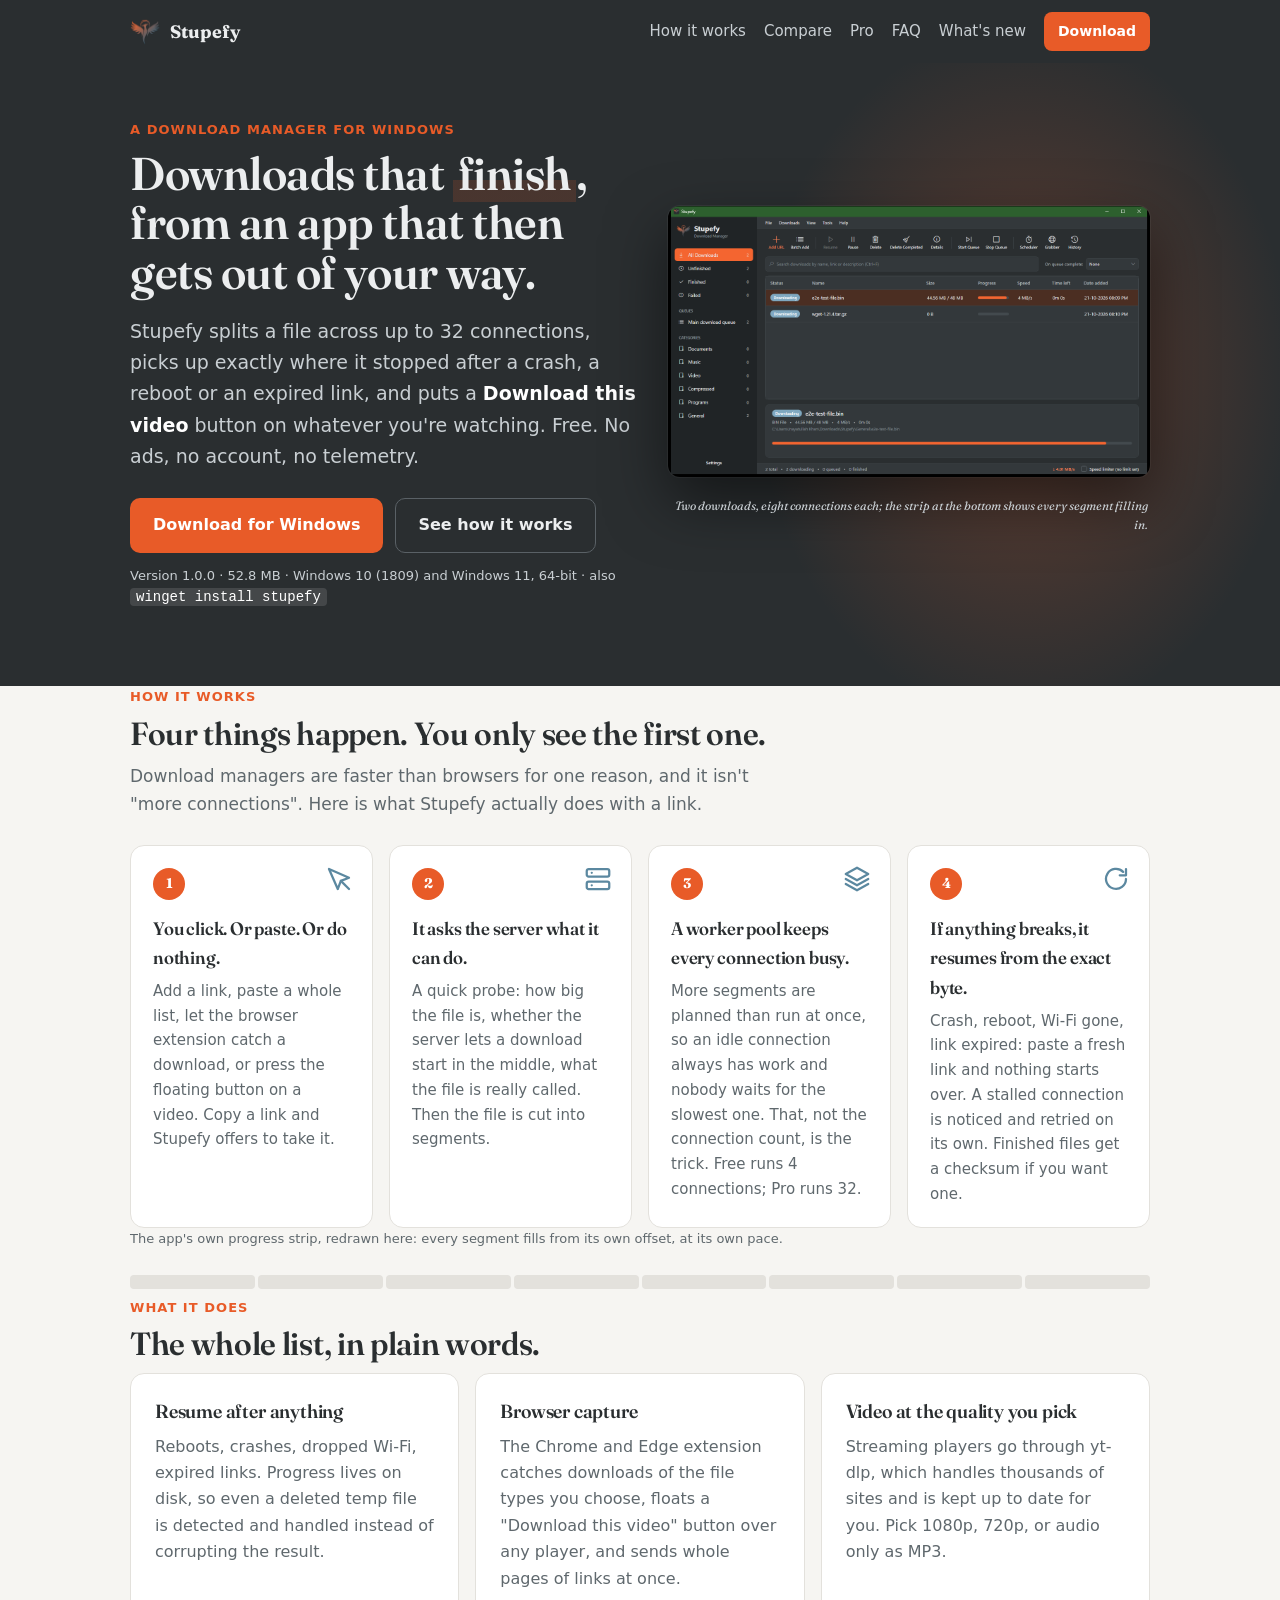
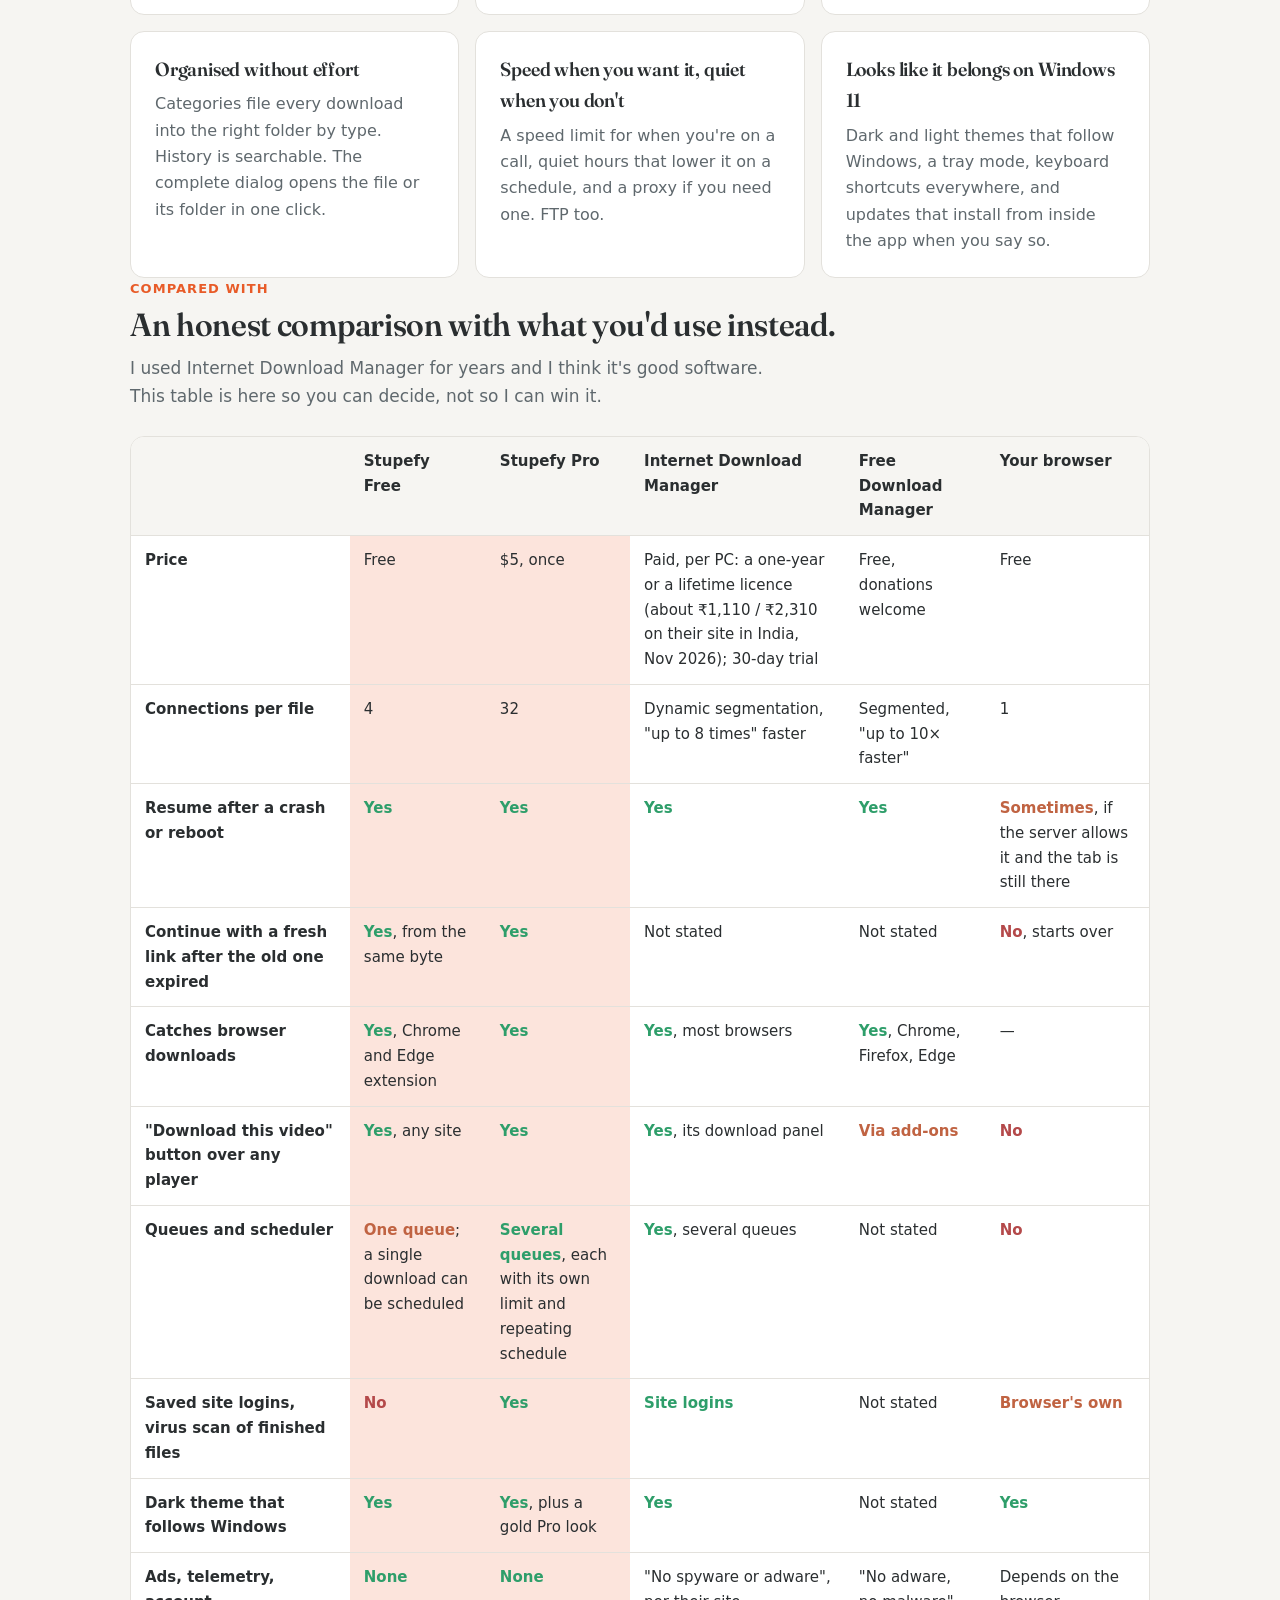
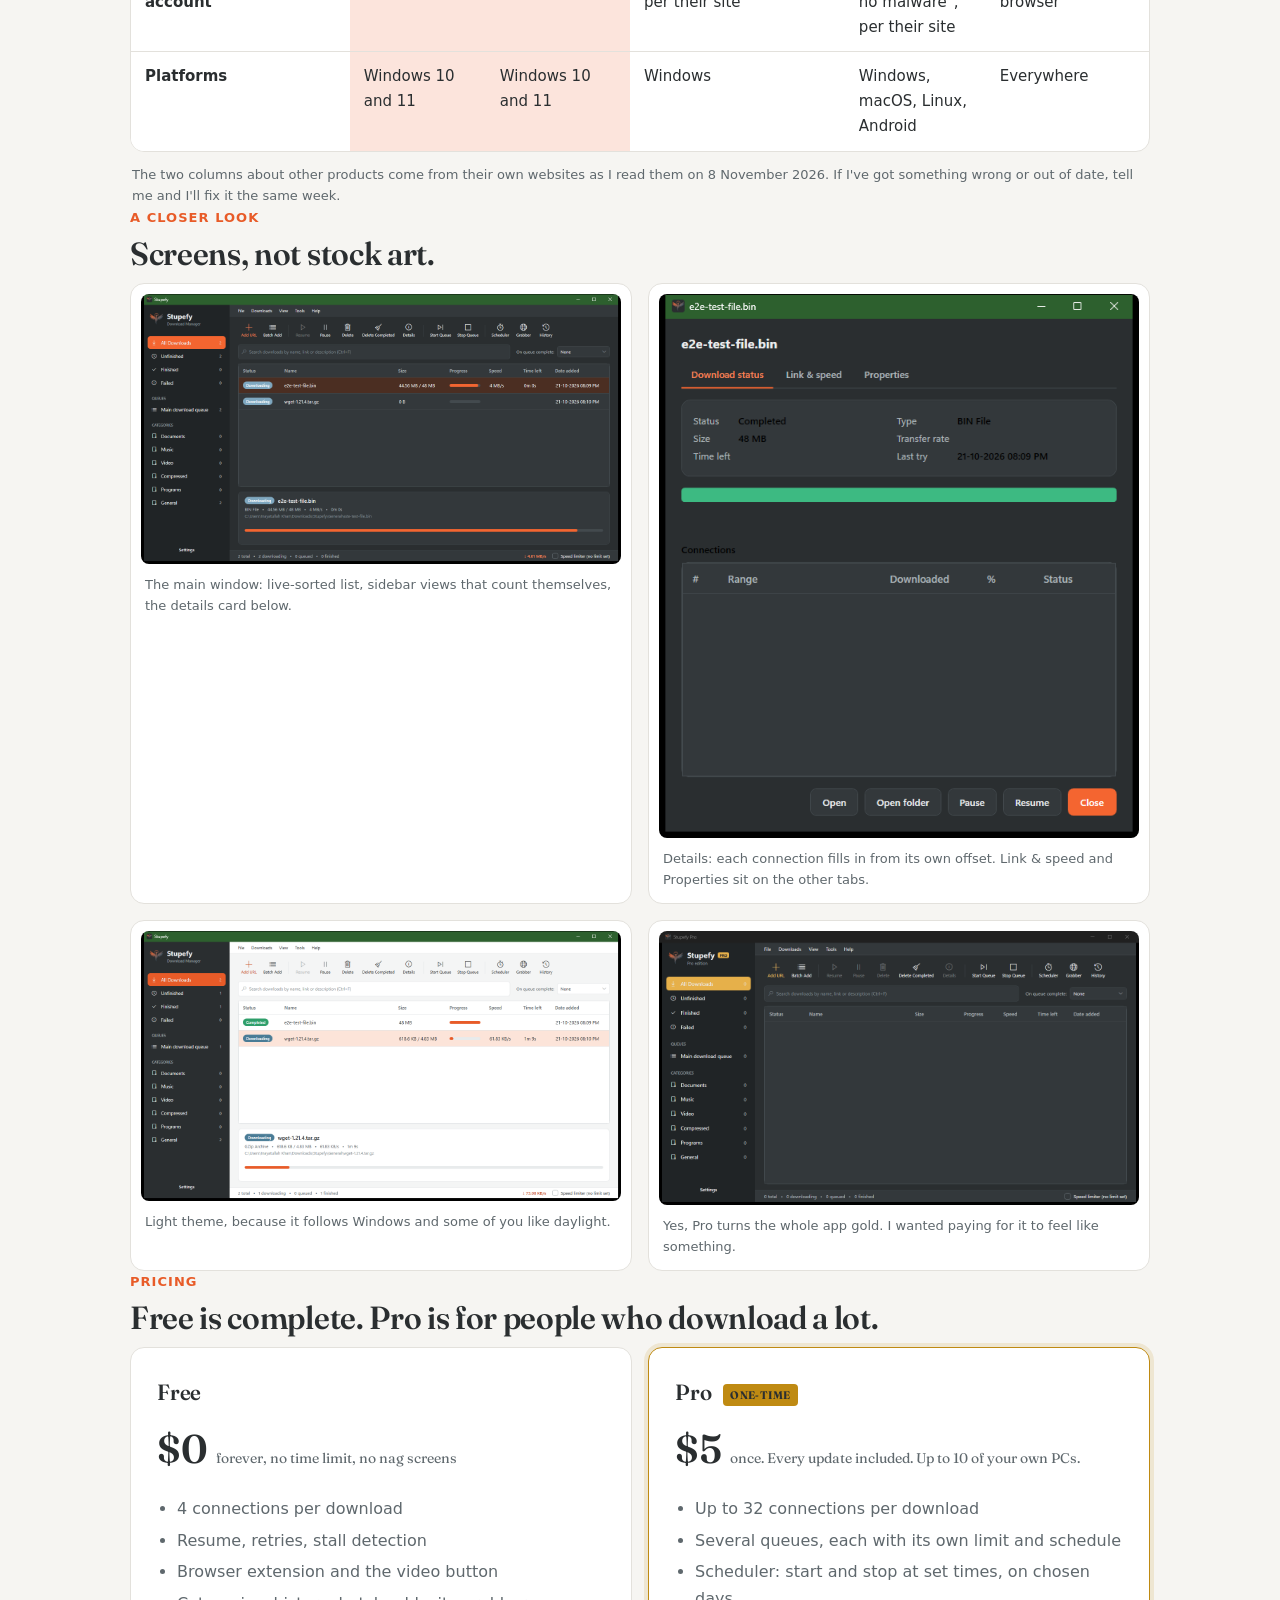
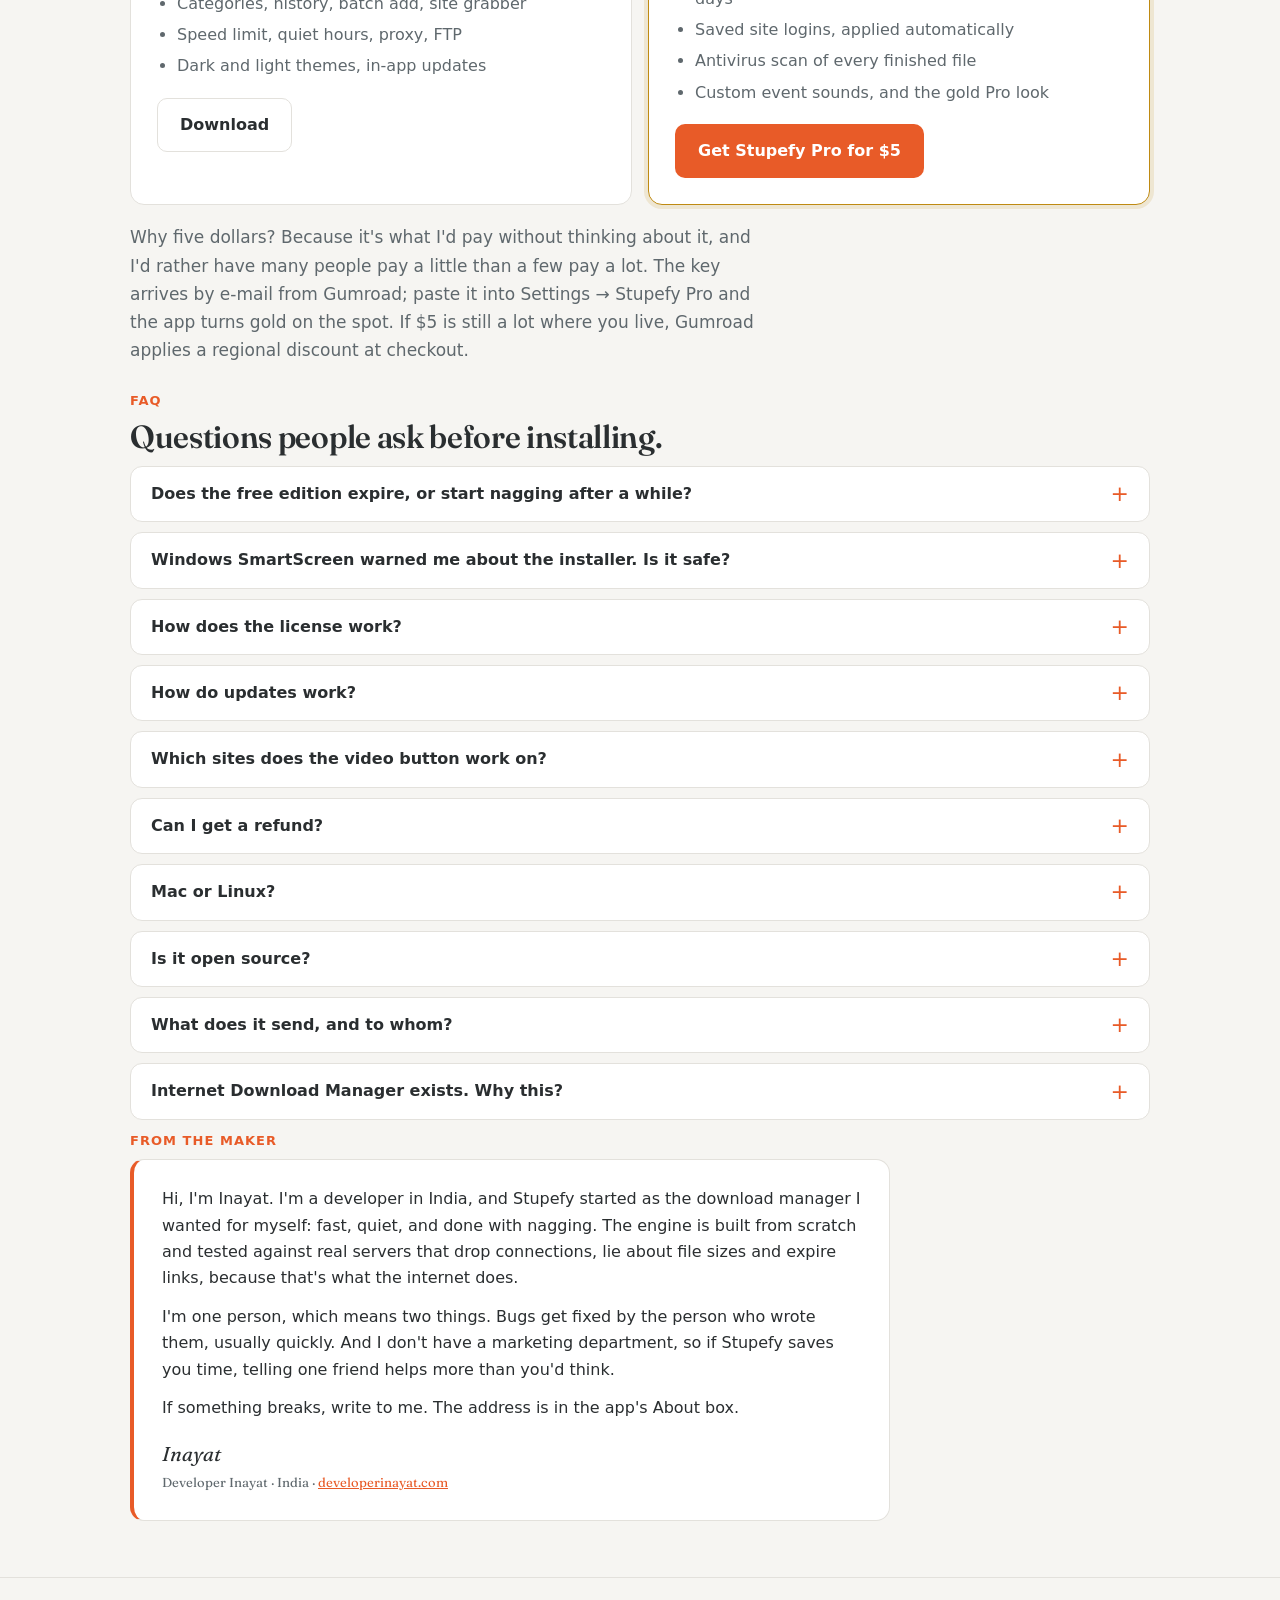
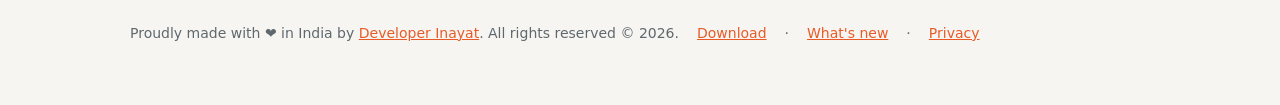
==== site/index.html @ 7908b115 "Release 1.0.0 - Multi-connection downloads (up to 32 in Pro) with a worker-pool scheduler, real resu" ====
<!doctype html>
<html lang="en">
<head>
<meta charset="utf-8">
<meta name="viewport" content="width=device-width, initial-scale=1">
<title>Stupefy — a download manager for Windows that finishes the job</title>
<meta name="description" content="Stupefy is a free download manager for Windows: up to 32 connections per file, resume after a crash, a reboot or an expired link, a 'Download this video' button on any site, queues and a scheduler. Pro is $5, once.">
<meta property="og:title" content="Stupefy — a download manager for Windows that finishes the job">
<meta property="og:description" content="Up to 32 connections, resume after anything, a Download-this-video button on any site. Free; Pro is $5 once.">
<meta property="og:image" content="screenshots/01-main-dark.png">
<meta property="og:type" content="website">
<link rel="icon" href="favicon.ico">
<link rel="apple-touch-icon" href="logo-mark.png">
<link rel="preconnect" href="https://fonts.googleapis.com">
<link rel="preconnect" href="https://fonts.gstatic.com" crossorigin>
<link href="https://fonts.googleapis.com/css2?family=Fraunces:ital,opsz,wght@0,9..144,500;0,9..144,600;1,9..144,500&display=swap" rel="stylesheet">
<link rel="stylesheet" href="assets/site.css">
</head>
<body>
<nav class="top">
  <div class="wrap">
    <a class="brand" href="./"><img src="logo-mark.png" alt="">Stupefy</a>
    <a class="link" href="#how">How it works</a>
    <a class="link" href="#compare">Compare</a>
    <a class="link" href="#pro">Pro</a>
    <a class="link" href="#faq">FAQ</a>
    <a class="link" href="changelog">What's new</a>
    <a class="cta" href="download">Download</a>
  </div>
</nav>

<header class="hero">
  <div class="wrap">
    <div>
      <p class="kicker">A download manager for Windows</p>
      <h1>Downloads that <span class="mark">finish</span>, from an app that then gets out of your way.</h1>
      <p class="lead">Stupefy splits a file across up to 32 connections, picks up exactly where it stopped after a crash, a reboot or an expired link, and puts a <strong>Download this video</strong> button on whatever you're watching. Free. No ads, no account, no telemetry.</p>
      <div class="cta-row">
        <a class="btn primary" href="download">Download for Windows</a>
        <a class="btn secondary" href="#how">See how it works</a>
      </div>
      <p class="fine" id="hero-fine">Windows 10 (1809) and Windows 11, 64-bit · also <code>winget install stupefy</code></p>
    </div>
    <div>
      <img class="shot" src="screenshots/01-main-dark.png" alt="Stupefy's main window with two downloads in progress" width="1200" height="760">
      <p class="caption">Two downloads, eight connections each; the strip at the bottom shows every segment filling in.</p>
    </div>
  </div>
</header>

<section class="wrap" id="how">
  <p class="kicker">How it works</p>
  <h2>Four things happen. You only see the first one.</h2>
  <p class="sub">Download managers are faster than browsers for one reason, and it isn't "more connections". Here is what Stupefy actually does with a link.</p>
  <div class="steps">
    <div class="step">
      <svg viewBox="0 0 24 24" fill="none" stroke="currentColor" stroke-width="1.8" stroke-linecap="round" stroke-linejoin="round" aria-hidden="true"><path d="M4 4l7 16 2.5-6.5L20 11z"/><path d="M13.5 13.5L20 20"/></svg>
      <span class="num">1</span>
      <h3>You click. Or paste. Or do nothing.</h3>
      <p>Add a link, paste a whole list, let the browser extension catch a download, or press the floating button on a video. Copy a link and Stupefy offers to take it.</p>
    </div>
    <div class="step">
      <svg viewBox="0 0 24 24" fill="none" stroke="currentColor" stroke-width="1.8" stroke-linecap="round" stroke-linejoin="round" aria-hidden="true"><rect x="3" y="4" width="18" height="6" rx="1.5"/><rect x="3" y="14" width="18" height="6" rx="1.5"/><path d="M7 7h.01M7 17h.01"/></svg>
      <span class="num">2</span>
      <h3>It asks the server what it can do.</h3>
      <p>A quick probe: how big the file is, whether the server lets a download start in the middle, what the file is really called. Then the file is cut into segments.</p>
    </div>
    <div class="step">
      <svg viewBox="0 0 24 24" fill="none" stroke="currentColor" stroke-width="1.8" stroke-linecap="round" stroke-linejoin="round" aria-hidden="true"><path d="M12 3l9 5-9 5-9-5z"/><path d="M3 12l9 5 9-5"/><path d="M3 16l9 5 9-5"/></svg>
      <span class="num">3</span>
      <h3>A worker pool keeps every connection busy.</h3>
      <p>More segments are planned than run at once, so an idle connection always has work and nobody waits for the slowest one. That, not the connection count, is the trick. Free runs 4 connections; Pro runs 32.</p>
    </div>
    <div class="step">
      <svg viewBox="0 0 24 24" fill="none" stroke="currentColor" stroke-width="1.8" stroke-linecap="round" stroke-linejoin="round" aria-hidden="true"><path d="M20 12a8 8 0 1 1-2.3-5.7"/><path d="M20 4v5h-5"/></svg>
      <span class="num">4</span>
      <h3>If anything breaks, it resumes from the exact byte.</h3>
      <p>Crash, reboot, Wi-Fi gone, link expired: paste a fresh link and nothing starts over. A stalled connection is noticed and retried on its own. Finished files get a checksum if you want one.</p>
    </div>
  </div>
  <p class="segcap">The app's own progress strip, redrawn here: every segment fills from its own offset, at its own pace.</p>
  <div class="segbar" aria-hidden="true">
    <span style="--d:0s"></span><span style="--d:.7s"></span><span style="--d:.2s"></span><span style="--d:1.1s"></span>
    <span style="--d:.4s"></span><span style="--d:1.5s"></span><span style="--d:.9s"></span><span style="--d:.3s"></span>
  </div>
</section>

<section class="wrap" id="features">
  <p class="kicker">What it does</p>
  <h2>The whole list, in plain words.</h2>
  <div class="grid three">
    <div class="card"><h3>Resume after anything</h3><p>Reboots, crashes, dropped Wi-Fi, expired links. Progress lives on disk, so even a deleted temp file is detected and handled instead of corrupting the result.</p></div>
    <div class="card"><h3>Browser capture</h3><p>The Chrome and Edge extension catches downloads of the file types you choose, floats a "Download this video" button over any player, and sends whole pages of links at once.</p></div>
    <div class="card"><h3>Video at the quality you pick</h3><p>Streaming players go through yt-dlp, which handles thousands of sites and is kept up to date for you. Pick 1080p, 720p, or audio only as MP3.</p></div>
    <div class="card"><h3>Organised without effort</h3><p>Categories file every download into the right folder by type. History is searchable. The complete dialog opens the file or its folder in one click.</p></div>
    <div class="card"><h3>Speed when you want it, quiet when you don't</h3><p>A speed limit for when you're on a call, quiet hours that lower it on a schedule, and a proxy if you need one. FTP too.</p></div>
    <div class="card"><h3>Looks like it belongs on Windows 11</h3><p>Dark and light themes that follow Windows, a tray mode, keyboard shortcuts everywhere, and updates that install from inside the app when you say so.</p></div>
  </div>
</section>

<section class="wrap" id="compare">
  <p class="kicker">Compared with</p>
  <h2>An honest comparison with what you'd use instead.</h2>
  <p class="sub">I used Internet Download Manager for years and I think it's good software. This table is here so you can decide, not so I can win it.</p>
  <div class="table-wrap">
    <table class="compare">
      <thead>
        <tr><th></th><th>Stupefy Free</th><th>Stupefy Pro</th><th>Internet Download Manager</th><th>Free Download Manager</th><th>Your browser</th></tr>
      </thead>
      <tbody>
        <tr><td>Price</td><td class="us">Free</td><td class="us">$5, once</td><td>Paid, per PC: a one-year or a lifetime licence (about ₹1,110 / ₹2,310 on their site in India, Nov 2026); 30-day trial</td><td>Free, donations welcome</td><td>Free</td></tr>
        <tr><td>Connections per file</td><td class="us">4</td><td class="us">32</td><td>Dynamic segmentation, "up to 8 times" faster</td><td>Segmented, "up to 10× faster"</td><td>1</td></tr>
        <tr><td>Resume after a crash or reboot</td><td class="us"><span class="yes">Yes</span></td><td class="us"><span class="yes">Yes</span></td><td><span class="yes">Yes</span></td><td><span class="yes">Yes</span></td><td><span class="part">Sometimes</span>, if the server allows it and the tab is still there</td></tr>
        <tr><td>Continue with a fresh link after the old one expired</td><td class="us"><span class="yes">Yes</span>, from the same byte</td><td class="us"><span class="yes">Yes</span></td><td>Not stated</td><td>Not stated</td><td><span class="no">No</span>, starts over</td></tr>
        <tr><td>Catches browser downloads</td><td class="us"><span class="yes">Yes</span>, Chrome and Edge extension</td><td class="us"><span class="yes">Yes</span></td><td><span class="yes">Yes</span>, most browsers</td><td><span class="yes">Yes</span>, Chrome, Firefox, Edge</td><td>—</td></tr>
        <tr><td>"Download this video" button over any player</td><td class="us"><span class="yes">Yes</span>, any site</td><td class="us"><span class="yes">Yes</span></td><td><span class="yes">Yes</span>, its download panel</td><td><span class="part">Via add-ons</span></td><td><span class="no">No</span></td></tr>
        <tr><td>Queues and scheduler</td><td class="us"><span class="part">One queue</span>; a single download can be scheduled</td><td class="us"><span class="yes">Several queues</span>, each with its own limit and repeating schedule</td><td><span class="yes">Yes</span>, several queues</td><td>Not stated</td><td><span class="no">No</span></td></tr>
        <tr><td>Saved site logins, virus scan of finished files</td><td class="us"><span class="no">No</span></td><td class="us"><span class="yes">Yes</span></td><td><span class="yes">Site logins</span></td><td>Not stated</td><td><span class="part">Browser's own</span></td></tr>
        <tr><td>Dark theme that follows Windows</td><td class="us"><span class="yes">Yes</span></td><td class="us"><span class="yes">Yes</span>, plus a gold Pro look</td><td><span class="yes">Yes</span></td><td>Not stated</td><td><span class="yes">Yes</span></td></tr>
        <tr><td>Ads, telemetry, account</td><td class="us"><span class="yes">None</span></td><td class="us"><span class="yes">None</span></td><td>"No spyware or adware", per their site</td><td>"No adware, no malware", per their site</td><td>Depends on the browser</td></tr>
        <tr><td>Platforms</td><td class="us">Windows 10 and 11</td><td class="us">Windows 10 and 11</td><td>Windows</td><td>Windows, macOS, Linux, Android</td><td>Everywhere</td></tr>
      </tbody>
    </table>
  </div>
  <p class="compare-note">The two columns about other products come from their own websites as I read them on 8 November 2026. If I've got something wrong or out of date, tell me and I'll fix it the same week.</p>
</section>

<section class="wrap" id="screenshots">
  <p class="kicker">A closer look</p>
  <h2>Screens, not stock art.</h2>
  <div class="shots">
    <figure><img src="screenshots/01-main-dark.png" alt="Main window, dark theme" loading="lazy"><figcaption>The main window: live-sorted list, sidebar views that count themselves, the details card below.</figcaption></figure>
    <figure><img src="screenshots/02-details-dark.png" alt="Download details with the segmented progress strip" loading="lazy"><figcaption>Details: each connection fills in from its own offset. Link &amp; speed and Properties sit on the other tabs.</figcaption></figure>
    <figure><img src="screenshots/03-main-light.png" alt="Main window, light theme" loading="lazy"><figcaption>Light theme, because it follows Windows and some of you like daylight.</figcaption></figure>
    <figure><img src="screenshots/05-pro-gold-dark.png" alt="Stupefy Pro with its gold accent" loading="lazy"><figcaption>Yes, Pro turns the whole app gold. I wanted paying for it to feel like something.</figcaption></figure>
  </div>
</section>

<section class="wrap" id="pro">
  <p class="kicker">Pricing</p>
  <h2>Free is complete. Pro is for people who download a lot.</h2>
  <div class="pricing">
    <div class="plan">
      <h3>Free</h3>
      <div class="price">$0 <small>forever, no time limit, no nag screens</small></div>
      <ul>
        <li>4 connections per download</li>
        <li>Resume, retries, stall detection</li>
        <li>Browser extension and the video button</li>
        <li>Categories, history, batch add, site grabber</li>
        <li>Speed limit, quiet hours, proxy, FTP</li>
        <li>Dark and light themes, in-app updates</li>
      </ul>
      <a class="btn outline" href="download">Download</a>
    </div>
    <div class="plan pro">
      <h3>Pro <span class="badge">ONE-TIME</span></h3>
      <div class="price">$5 <small>once. Every update included. Up to 10 of your own PCs.</small></div>
      <ul>
        <li>Up to 32 connections per download</li>
        <li>Several queues, each with its own limit and schedule</li>
        <li>Scheduler: start and stop at set times, on chosen days</li>
        <li>Saved site logins, applied automatically</li>
        <li>Antivirus scan of every finished file</li>
        <li>Custom event sounds, and the gold Pro look</li>
      </ul>
      <!-- Your Gumroad product page (the permalink is set in LAUNCH-CHECKLIST step 2). -->
      <a class="btn primary" href="https://developerinayat.gumroad.com/l/stupefypro">Get Stupefy Pro for $5</a>
    </div>
  </div>
  <p class="sub why-price">Why five dollars? Because it's what I'd pay without thinking about it, and I'd rather have many people pay a little than a few pay a lot. The key arrives by e-mail from Gumroad; paste it into Settings → Stupefy Pro and the app turns gold on the spot. If $5 is still a lot where you live, Gumroad applies a regional discount at checkout.</p>
</section>

<section class="wrap faq" id="faq">
  <p class="kicker">FAQ</p>
  <h2>Questions people ask before installing.</h2>
  <details><summary>Does the free edition expire, or start nagging after a while?</summary><p>No. It has no time limit and no nag screens. Pro adds features; it does not unlock a trial that's running out.</p></details>
  <details><summary>Windows SmartScreen warned me about the installer. Is it safe?</summary><p>The installer isn't code-signed yet; a signing certificate costs more per year than a new app earns in its first months, so that comes later. Until then: the download page shows the installer's SHA-256, and you can check it with one PowerShell command. The app sends nothing anywhere except the connections listed in the <a href="privacy">privacy policy</a>.</p></details>
  <details><summary>How does the license work?</summary><p>Buy once on Gumroad, get a key by e-mail, paste it into Settings → Stupefy Pro. It's checked online once, then confirmed quietly now and then; being offline for weeks doesn't switch Pro off. One key covers up to 10 of your own PCs; deactivate on one to free a slot.</p></details>
  <details><summary>How do updates work?</summary><p>Stupefy asks this website about once a day whether there's a newer version. If there is, you see what's new and install it when you click Install, inside the app, after it has checked the installer against its published checksum. You can turn the daily check off and use Help → Check for updates instead.</p></details>
  <details><summary>Which sites does the video button work on?</summary><p>Any page with a video player. A plain video file downloads directly with all connections; streaming players go through yt-dlp, which understands thousands of sites and is refreshed weekly because sites change. Downloading a video you don't have the rights to is on you, not the tool.</p></details>
  <details><summary>Can I get a refund?</summary><p>Yes. Reply to your Gumroad receipt within 30 days and you'll get your money back; the key switches itself off within a week. No forms, no questions you have to answer.</p></details>
  <details><summary>Mac or Linux?</summary><p>No, and probably not soon. Stupefy is written for Windows specifically, and I'd rather make it excellent on one platform than passable on three.</p></details>
  <details><summary>Is it open source?</summary><p>Not yet. The engine is written from scratch in C# and .NET. The browser extension is plain JavaScript with no build step; unzip it and read it.</p></details>
  <details><summary>What does it send, and to whom?</summary><p>Only what it has to: the sites you download from, this website for the version check, GitHub for the video-tool updates, and Gumroad if you activate a key. No analytics, no crash reports, no account. The <a href="privacy">privacy policy</a> is one page long on purpose.</p></details>
  <details><summary>Internet Download Manager exists. Why this?</summary><p>IDM is good, and I used it for years. I wanted one that looks like it belongs on Windows 11, that is free for the basics, that is honest about what it sends, and that doesn't cost a yearly fee per PC. Since nobody had made it, I did.</p></details>
</section>

<section class="wrap" id="maker">
  <p class="kicker">From the maker</p>
  <div class="note">
    <p>Hi, I'm Inayat. I'm a developer in India, and Stupefy started as the download manager I wanted for myself: fast, quiet, and done with nagging. The engine is built from scratch and tested against real servers that drop connections, lie about file sizes and expire links, because that's what the internet does.</p>
    <p>I'm one person, which means two things. Bugs get fixed by the person who wrote them, usually quickly. And I don't have a marketing department, so if Stupefy saves you time, telling one friend helps more than you'd think.</p>
    <p>If something breaks, write to me. The address is in the app's About box.</p>
    <div class="sig">Inayat<small>Developer Inayat · India · <a href="https://developerinayat.com">developerinayat.com</a></small></div>
  </div>
</section>

<footer>
  <div class="wrap">
    <span>Proudly made with ❤️ in India by <a href="https://developerinayat.com">Developer Inayat</a>. All rights reserved © 2026.</span>
    <a href="download">Download</a> · <a href="changelog">What's new</a> · <a href="privacy">Privacy</a>
  </div>
</footer>

<script>
  // The version line in the hero comes from the same feed the app reads, so it can't drift.
  fetch("updates/latest.json", { cache: "no-cache" }).then(r => r.ok ? r.json() : null).then(feed => {
    if (!feed || !feed.version) return;
    const size = feed.installer && feed.installer.sizeBytes ? " · " + (feed.installer.sizeBytes / 1048576).toFixed(1) + " MB" : "";
    document.getElementById("hero-fine").innerHTML = "Version " + feed.version + size + " · Windows 10 (1809) and Windows 11, 64-bit · also <code>winget install stupefy</code>";
  }).catch(() => {});
</script>
</body>
</html>
---- site/assets/site.css ----
/* Stupefy website. Colours come from the logo: charcoal #2A2E30, wing-tip orange #F46530 (deepened to #E85B28 on
   light backgrounds for contrast), slate #7FA8C0, halo copper #C06342 (see tools/branding). Headings are set in
   Fraunces (Google Fonts) so the page doesn't read like every other system-font template; body text stays the
   Windows UI font the app itself uses. Plain CSS, no build step: the folder deploys to Vercel as it is. */
:root {
  --bg: #f6f5f2; --card: #fff; --text: #2a2e30; --muted: #5f686d; --accent: #e85b28; --accent-dark: #c94a1c;
  --accent-soft: rgba(232, 91, 40, .16); --border: #e3e1dc; --hero: #2a2e30; --hero-text: #eceeef; --hero-muted: #c9cfd3;
  --slate: #4a7c96; --copper: #c06342; --code: rgba(127,127,127,.14); --ok: #2e9e6a; --no: #b4494a; --gold: #bf8a12;
}
@media (prefers-color-scheme: dark) {
  :root { --bg: #1f2224; --card: #2a2e30; --text: #eceeef; --muted: #a3acb1; --accent: #f46530; --accent-dark: #f98457;
          --accent-soft: rgba(244, 101, 48, .22); --border: #3a4044; --slate: #7fa8c0; --copper: #dd8a5a; --ok: #3dba82; --no: #f0665e; --gold: #e6b04a; }
}
* { box-sizing: border-box; }
html { scroll-behavior: smooth; }
body { margin: 0; background: var(--bg); color: var(--text); font: 16px/1.65 "Segoe UI Variable Text", "Segoe UI", system-ui, sans-serif; -webkit-font-smoothing: antialiased; }
a { color: var(--accent); }
img { max-width: 100%; height: auto; }
code { background: var(--code); padding: 1px 6px; border-radius: 4px; font-size: 14px; }
pre { background: var(--card); border: 1px solid var(--border); border-radius: 10px; padding: 12px 16px; overflow: auto; }
pre code { background: none; padding: 0; }
.wrap { max-width: 1060px; margin: 0 auto; padding: 0 20px; }
h1, h2, h3, .display { font-family: Fraunces, Georgia, "Times New Roman", serif; font-variation-settings: "opsz" 72; letter-spacing: -.01em; }
h1 { font-size: 46px; line-height: 1.08; margin: 0 0 18px; font-weight: 600; }
h2 { font-size: 32px; line-height: 1.15; margin: 0 0 10px; font-weight: 600; }
h3 { font-size: 19px; margin: 0 0 6px; font-weight: 600; }
.kicker { color: var(--accent); font-size: 13px; font-weight: 700; letter-spacing: .08em; text-transform: uppercase; margin: 0 0 8px; }
.sub { color: var(--muted); font-size: 17px; margin: 0 0 26px; max-width: 640px; }
/* A highlighter stroke under a phrase, the way you'd mark it on paper. */
.mark { background: linear-gradient(transparent 62%, var(--accent-soft) 62%); padding: 0 .1em; }

/* Nav */
nav.top { background: var(--hero); color: var(--hero-text); position: sticky; top: 0; z-index: 10; }
nav.top .wrap { display: flex; align-items: center; gap: 18px; padding: 12px 20px; flex-wrap: wrap; }
nav.top .brand { display: flex; align-items: center; gap: 10px; color: var(--hero-text); text-decoration: none; font-weight: 700; font-size: 18px; margin-right: auto; font-family: Fraunces, Georgia, serif; }
nav.top .brand img { width: 30px; height: 30px; border-radius: 7px; }
nav.top a.link { color: var(--hero-muted); text-decoration: none; font-size: 15px; }
nav.top a.link:hover, nav.top a.link[aria-current] { color: #fff; }
nav.top a.cta { background: var(--accent); color: #fff; text-decoration: none; padding: 8px 14px; border-radius: 8px; font-weight: 600; font-size: 14px; }

/* Hero */
header.hero { background: var(--hero); color: var(--hero-text); padding: 56px 0 64px; position: relative; overflow: hidden; }
header.hero::before { content: ""; position: absolute; right: -10%; top: -30%; width: 60%; height: 160%;
  background: radial-gradient(closest-side, rgba(244,101,48,.28), transparent 70%); pointer-events: none; }
.hero .wrap { display: grid; grid-template-columns: minmax(0, 1fr); gap: 32px; align-items: center; position: relative; }
@media (min-width: 880px) { .hero .wrap { grid-template-columns: minmax(0, 1.05fr) minmax(0, 1fr); } }
.hero .lead { font-size: 19px; color: var(--hero-muted); margin: 0 0 26px; max-width: 540px; }
.hero .lead strong { color: #fff; font-weight: 600; }
.cta-row { display: flex; flex-wrap: wrap; gap: 12px; align-items: center; }
.btn { display: inline-block; padding: 13px 22px; border-radius: 10px; font-weight: 600; text-decoration: none; border: 1px solid transparent; font-size: 16px; }
.btn.primary { background: var(--accent); color: #fff; } .btn.primary:hover { background: var(--accent-dark); }
.btn.secondary { background: transparent; color: var(--hero-text); border-color: #5a6166; }
.btn.outline { background: transparent; color: var(--text); border-color: var(--border); }
.fine { color: var(--hero-muted); font-size: 13px; margin-top: 12px; }
.fine code { background: rgba(255,255,255,.12); color: #fff; }
.hero img.shot { width: 100%; border-radius: 12px; box-shadow: 0 24px 60px rgba(0,0,0,.5), 0 0 0 1px rgba(255,255,255,.06); }
.hero .caption { font-size: 12px; color: var(--hero-muted); margin: 10px 2px 0; text-align: right; font-style: italic; font-family: Fraunces, Georgia, serif; }

/* Sections */
section { padding: 64px 0 8px; }
section.tight { padding-top: 32px; }
.grid { display: grid; grid-template-columns: minmax(0, 1fr); gap: 16px; }
@media (min-width: 700px) { .grid { grid-template-columns: repeat(2, minmax(0, 1fr)); } }
@media (min-width: 980px) { .grid.three { grid-template-columns: repeat(3, minmax(0, 1fr)); } }
.card { background: var(--card); border: 1px solid var(--border); border-radius: 14px; padding: 22px 24px; }
.card p { margin: 0; color: var(--muted); }
.card .meta { font-size: 13px; color: var(--muted); margin: 8px 0 14px; }
.card .btn { margin-top: 6px; }

/* How it works */
.steps { display: grid; grid-template-columns: minmax(0, 1fr); gap: 16px; counter-reset: step; }
@media (min-width: 760px) { .steps { grid-template-columns: repeat(2, minmax(0, 1fr)); } }
@media (min-width: 1000px) { .steps { grid-template-columns: repeat(4, minmax(0, 1fr)); } }
.step { background: var(--card); border: 1px solid var(--border); border-radius: 14px; padding: 22px 22px 20px; position: relative; }
.step .num { display: inline-flex; width: 32px; height: 32px; border-radius: 50%; background: var(--accent); color: #fff; font-weight: 700;
  align-items: center; justify-content: center; font-size: 14px; margin-bottom: 14px; font-family: Fraunces, Georgia, serif; }
.step h3 { font-size: 18px; }
.step p { margin: 0; color: var(--muted); font-size: 15px; }
.step svg { position: absolute; right: 18px; top: 18px; width: 30px; height: 30px; color: var(--slate); opacity: .9; }
/* The app's segmented progress strip, drawn in CSS: eight segments, each filling from its own offset at its own pace. */
.segbar { display: grid; grid-template-columns: repeat(8, minmax(0, 1fr)); gap: 3px; height: 14px; margin: 26px 0 8px; }
.segbar span { background: var(--border); border-radius: 4px; position: relative; overflow: hidden; }
.segbar span::after { content: ""; position: absolute; inset: 0; width: 0; background: var(--accent); border-radius: 4px; animation: fill 6s ease-in-out infinite; animation-delay: var(--d, 0s); }
.segbar span:nth-child(3n)::after { background: var(--slate); }
@keyframes fill { 0% { width: 0; } 70% { width: 100%; } 85% { width: 100%; } 100% { width: 0; } }
.segcap { font-size: 13px; color: var(--muted); margin: 0 0 6px; }
@media (prefers-reduced-motion: reduce) { .segbar span::after { animation: none; width: 100%; } }

/* Compare */
.table-wrap { overflow-x: auto; border: 1px solid var(--border); border-radius: 14px; background: var(--card); }
table.compare { border-collapse: collapse; width: 100%; min-width: 760px; font-size: 15px; }
table.compare th, table.compare td { padding: 12px 14px; border-bottom: 1px solid var(--border); text-align: left; vertical-align: top; }
table.compare thead th { font-weight: 600; background: var(--bg); position: sticky; top: 0; }
table.compare th:first-child, table.compare td:first-child { position: sticky; left: 0; background: var(--card); min-width: 190px; font-weight: 600; }
table.compare thead th:first-child { background: var(--bg); }
table.compare tr:last-child td { border-bottom: 0; }
table.compare td.us { background: var(--accent-soft); }
.yes { color: var(--ok); font-weight: 700; } .no { color: var(--no); font-weight: 700; } .part { color: var(--copper); font-weight: 700; }
.compare-note { font-size: 13px; color: var(--muted); margin: 12px 2px 0; }

/* Screenshots */
.shots { display: grid; grid-template-columns: minmax(0, 1fr); gap: 16px; }
@media (min-width: 700px) { .shots { grid-template-columns: repeat(2, minmax(0, 1fr)); } }
.shots figure { margin: 0; background: var(--card); border: 1px solid var(--border); border-radius: 14px; padding: 10px; }
.shots img { width: 100%; border-radius: 8px; display: block; }
.shots figcaption { font-size: 13px; color: var(--muted); padding: 10px 4px 2px; }

/* Pricing */
.pricing { display: grid; grid-template-columns: minmax(0, 1fr); gap: 16px; }
@media (min-width: 700px) { .pricing { grid-template-columns: repeat(2, minmax(0, 1fr)); } }
.plan { background: var(--card); border: 1px solid var(--border); border-radius: 14px; padding: 26px; }
.plan.pro { border-color: var(--gold); box-shadow: 0 0 0 4px color-mix(in srgb, var(--gold) 14%, transparent); }
.plan h3 { font-size: 22px; }
.price { font-size: 40px; font-weight: 600; margin: 6px 0 14px; font-family: Fraunces, Georgia, serif; }
.price small { font-size: 14px; color: var(--muted); font-weight: 400; font-family: inherit; }
.plan ul { padding-left: 20px; margin: 0 0 18px; color: var(--muted); } .plan li { margin: 5px 0; }
.badge { display: inline-block; background: var(--gold); color: #2a2e30; font-size: 11px; font-weight: 700; padding: 2px 7px; border-radius: 4px; vertical-align: middle; margin-left: 8px; letter-spacing: .04em; }
.why-price { margin-top: 18px; }

/* FAQ */
.faq details { background: var(--card); border: 1px solid var(--border); border-radius: 12px; padding: 14px 20px; margin-bottom: 10px; }
.faq summary { cursor: pointer; font-weight: 600; list-style: none; display: flex; justify-content: space-between; gap: 16px; align-items: center; }
.faq summary::-webkit-details-marker { display: none; }
.faq summary::after { content: "+"; color: var(--accent); font-size: 22px; line-height: 1; font-weight: 400; flex: none; transition: transform .2s; }
.faq details[open] summary::after { transform: rotate(45deg); }
.faq details p { color: var(--muted); margin: 10px 0 2px; }

/* The maker's note */
.note { background: var(--card); border: 1px solid var(--border); border-left: 4px solid var(--accent); border-radius: 14px; padding: 26px 28px; max-width: 760px; }
.note p { margin: 0 0 12px; }
.note .sig { font-family: Fraunces, Georgia, serif; font-style: italic; font-size: 20px; margin-top: 16px; }
.note .sig small { display: block; font-style: normal; font-family: inherit; font-size: 13px; color: var(--muted); margin-top: 2px; }

/* Text pages */
main.page { max-width: 760px; margin: 0 auto; padding: 36px 20px 64px; }
main.page h1 { font-size: 36px; margin: 0 0 4px; }
main.page .date { color: var(--muted); margin: 0 0 24px; }
main.page h2 { font-size: 22px; margin: 32px 0 8px; }
main.page ul { padding-left: 20px; }
.release { border-top: 1px solid var(--border); padding-top: 22px; margin-top: 26px; }
.release h2 { margin-top: 0; }
.release .when { color: var(--muted); font-size: 14px; margin: -4px 0 10px; }
ol.steps-list { padding-left: 22px; } ol.steps-list li { margin: 6px 0; }
.hash { font-family: Consolas, "Cascadia Mono", monospace; font-size: 12px; word-break: break-all; color: var(--muted); }
.callout { background: var(--card); border-left: 4px solid var(--slate); border-radius: 8px; padding: 10px 14px; color: var(--muted); font-size: 14px; }

footer { padding: 44px 0 60px; color: var(--muted); font-size: 14px; border-top: 1px solid var(--border); margin-top: 56px; }
footer .wrap { display: flex; flex-wrap: wrap; gap: 8px 18px; align-items: center; }
footer a { color: var(--accent); }
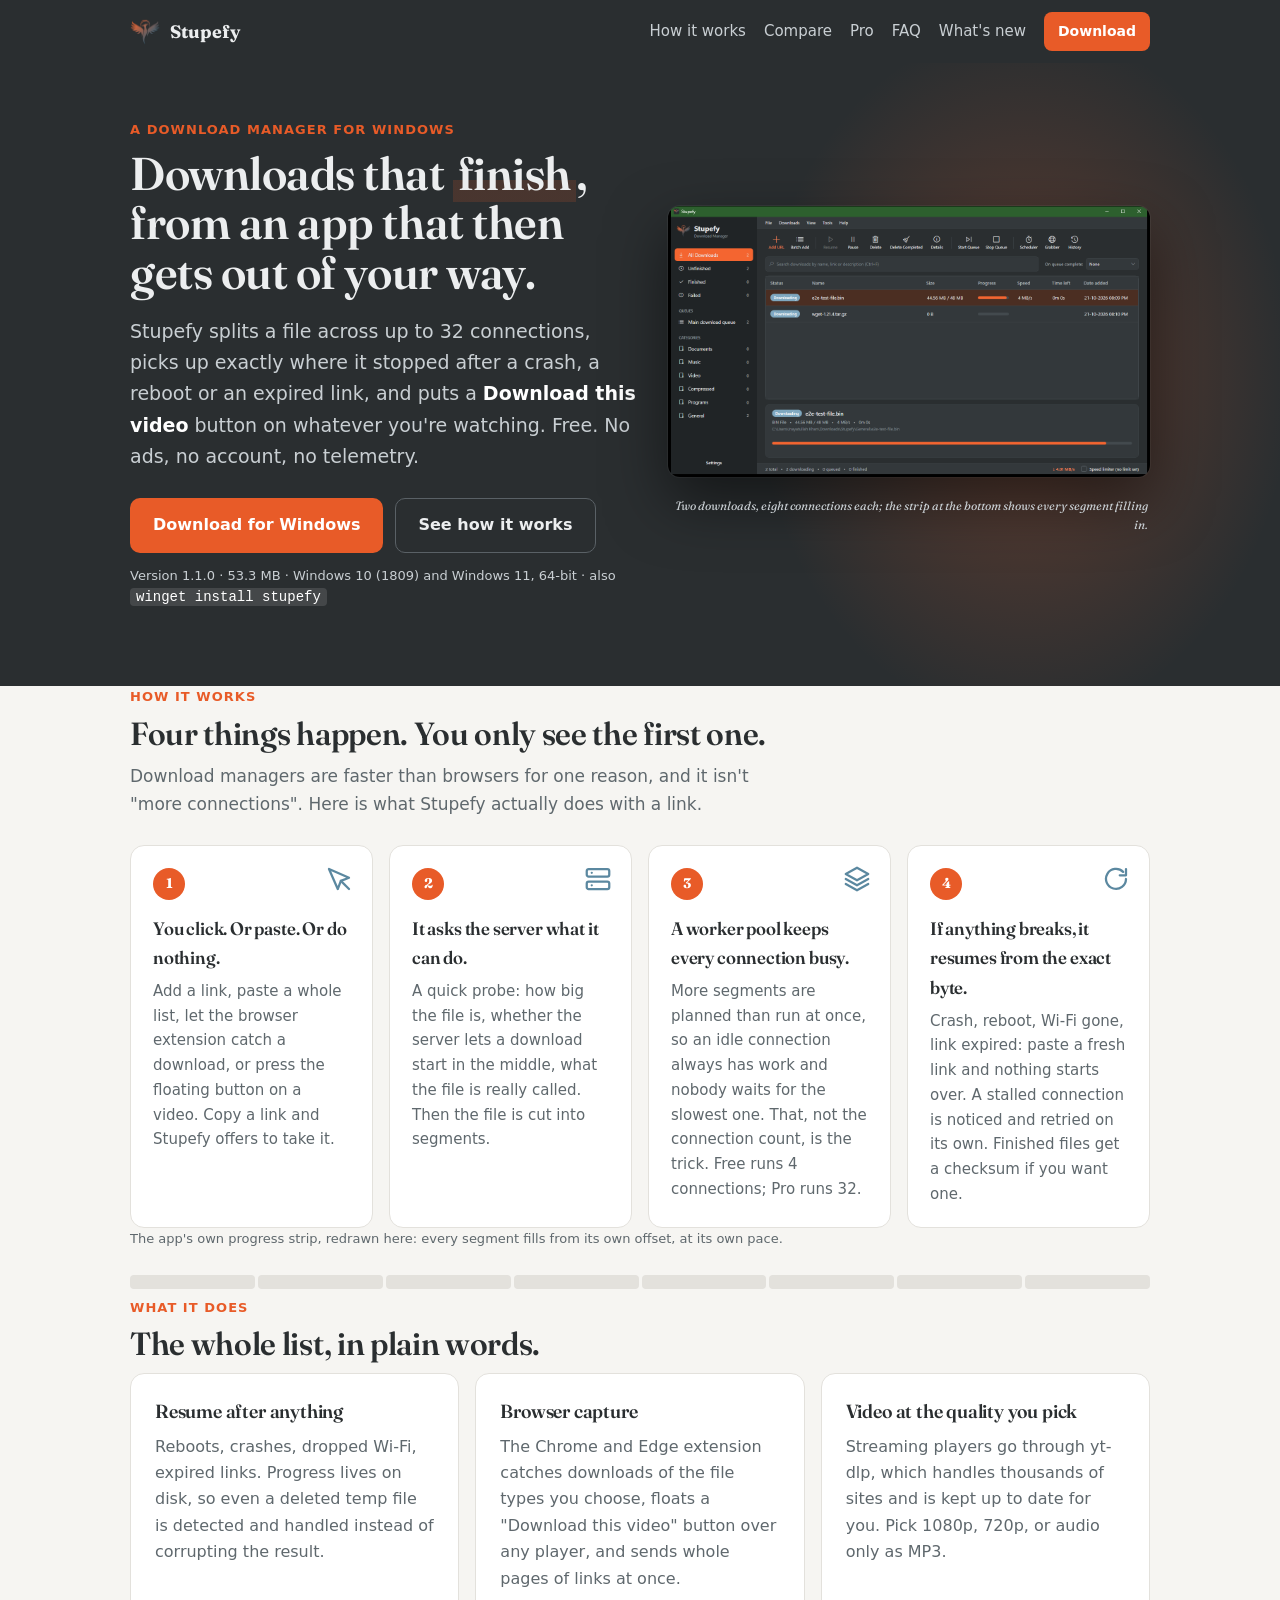
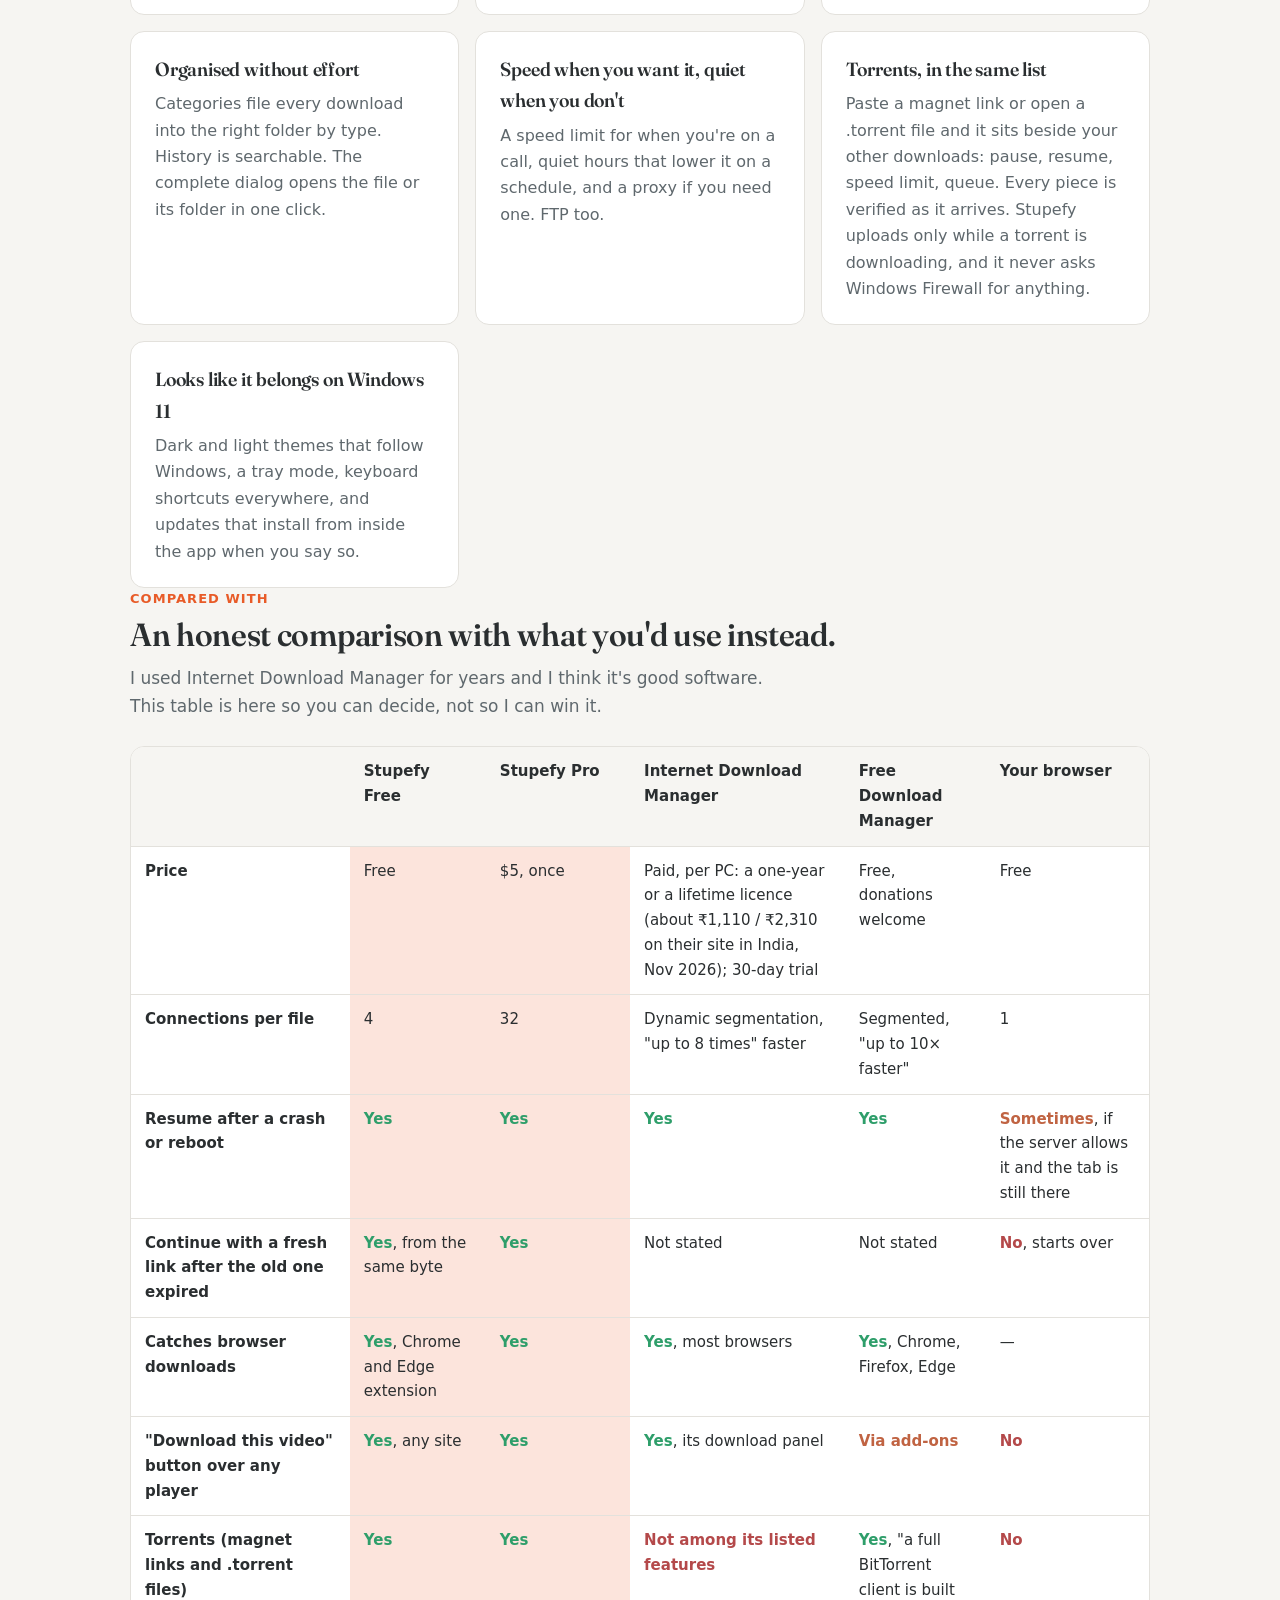
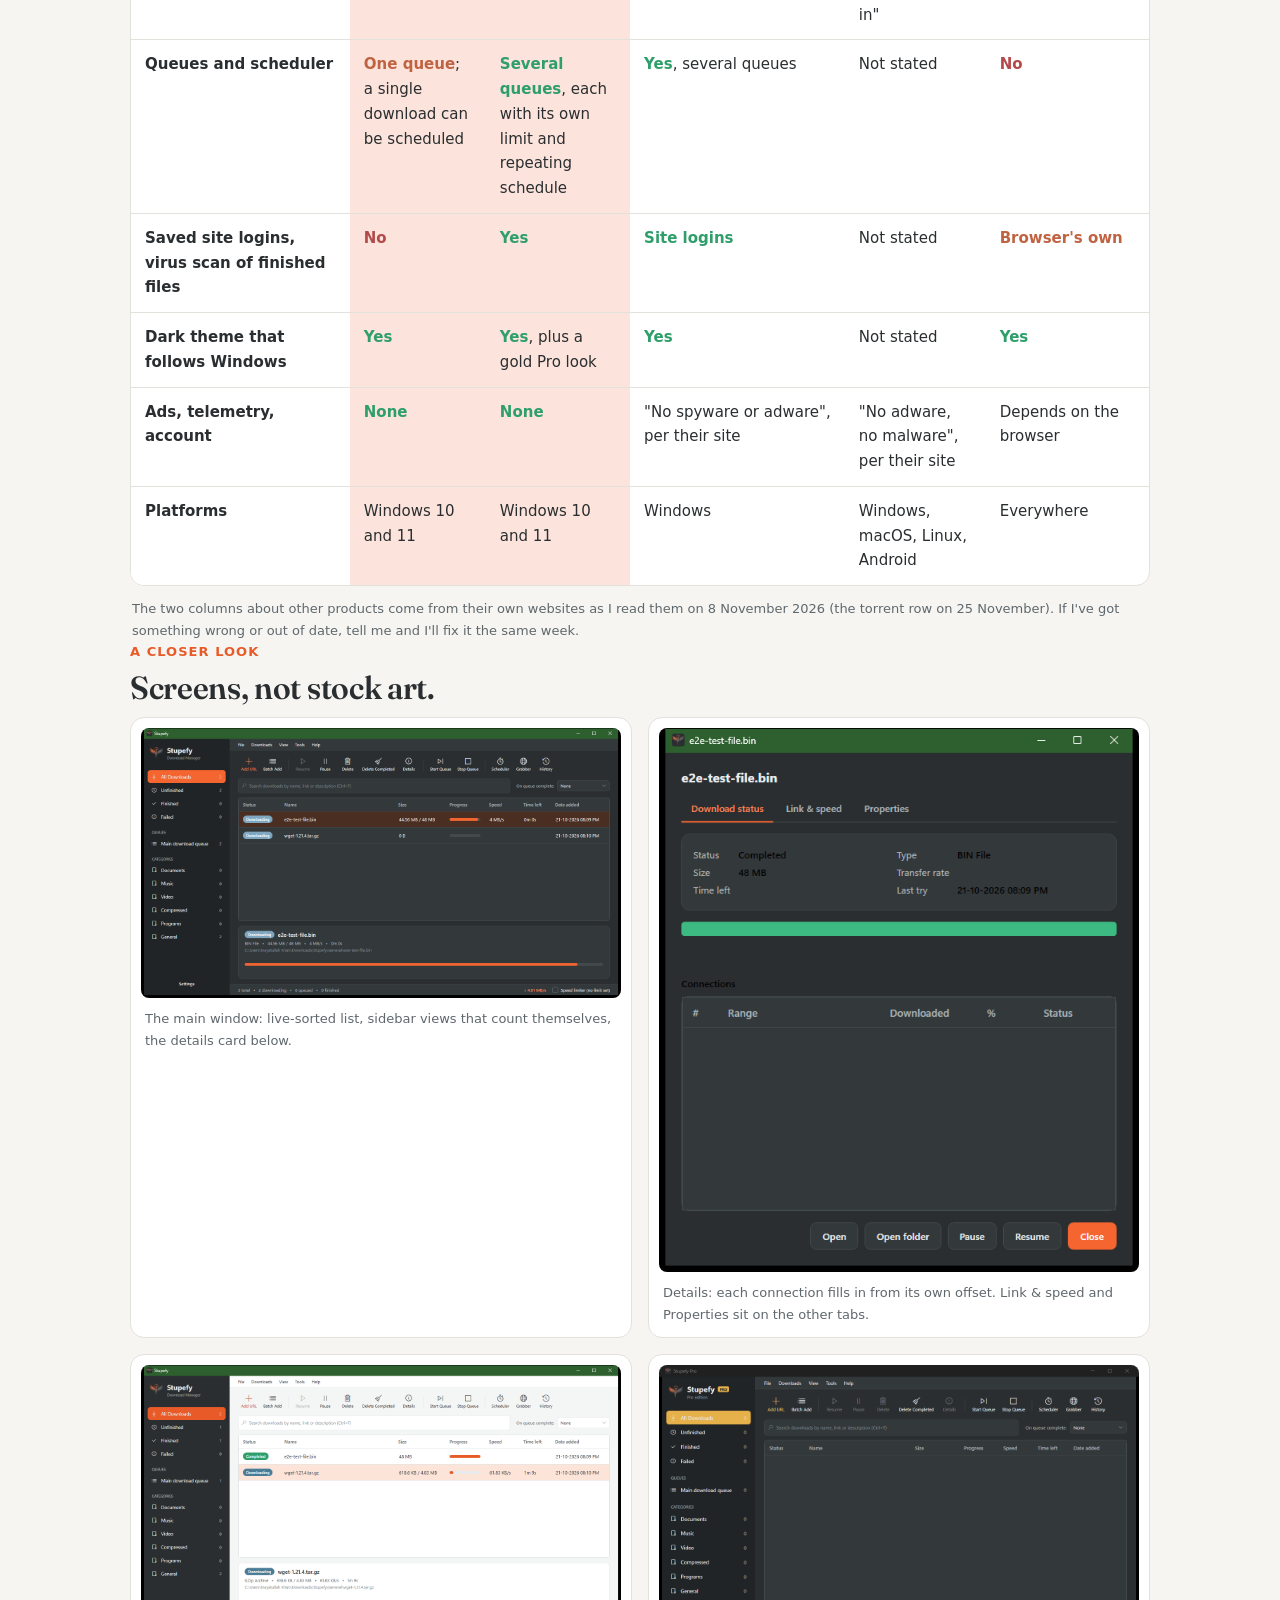
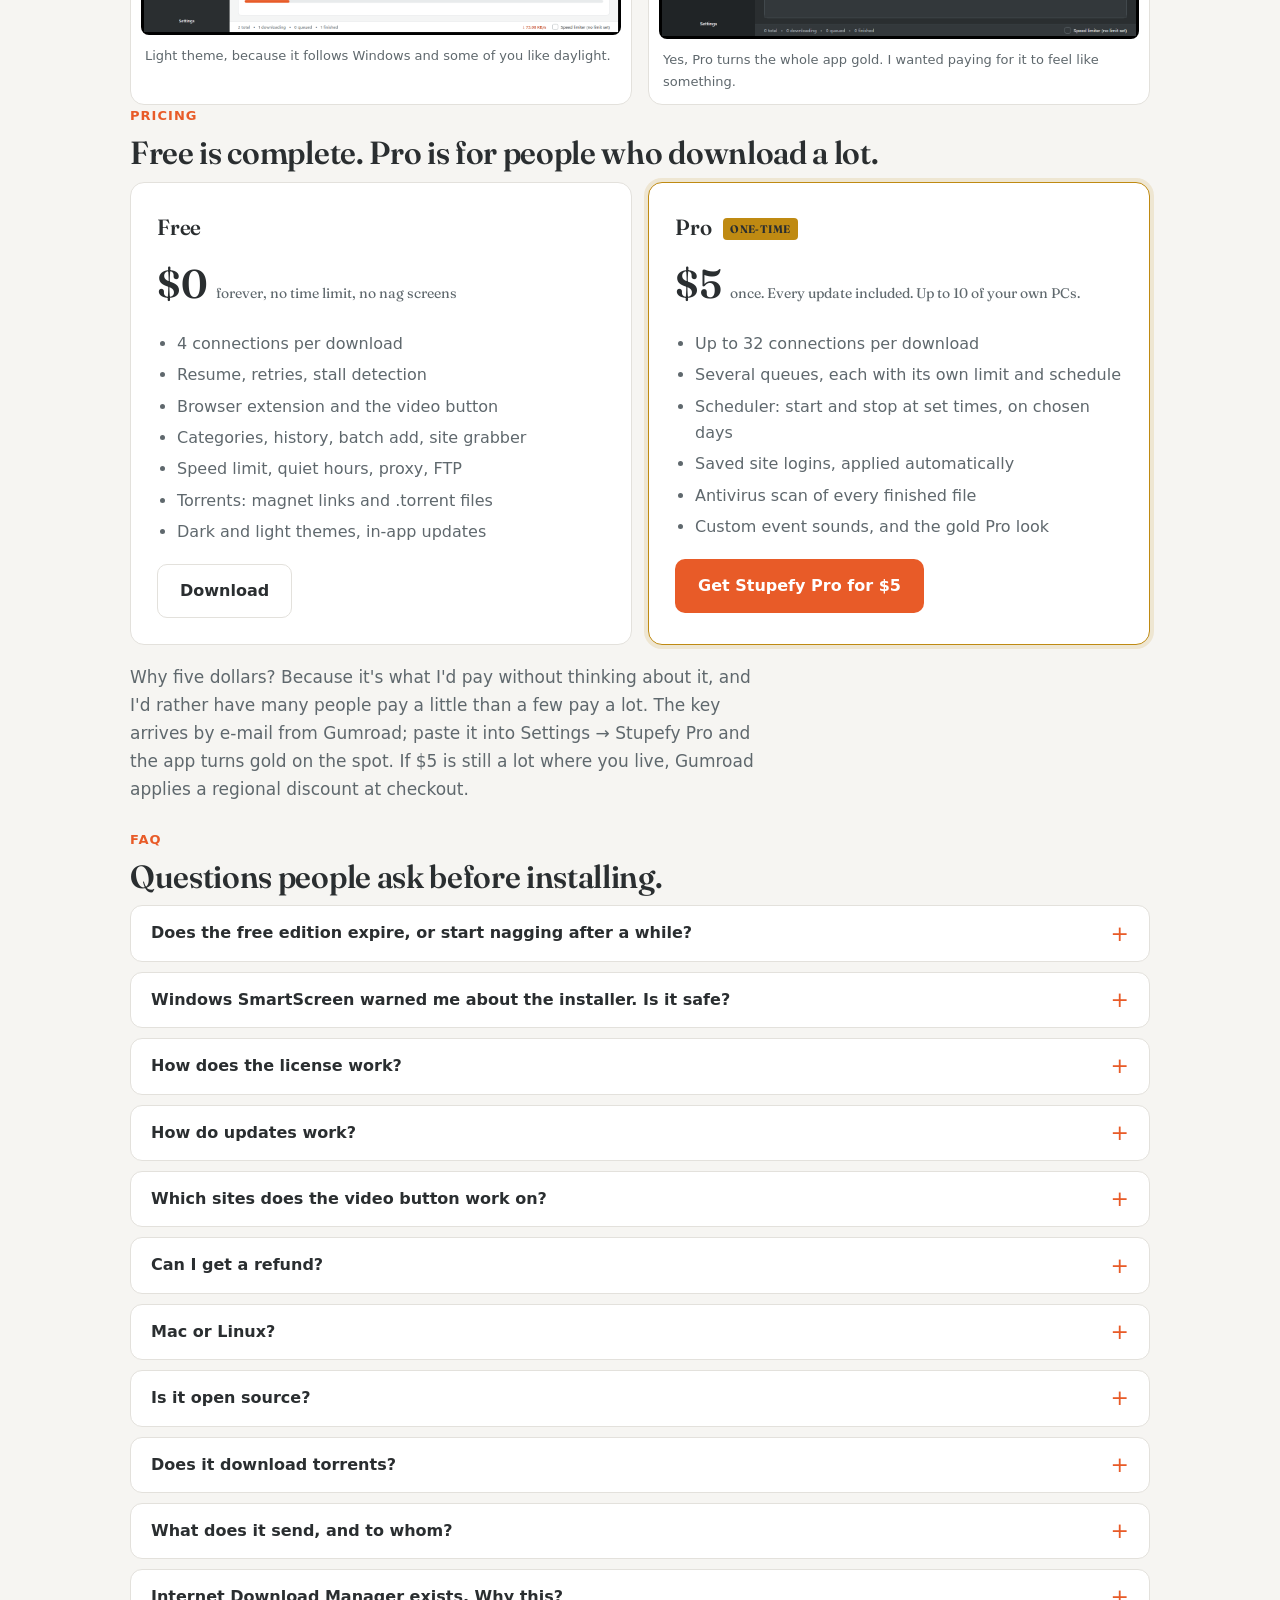
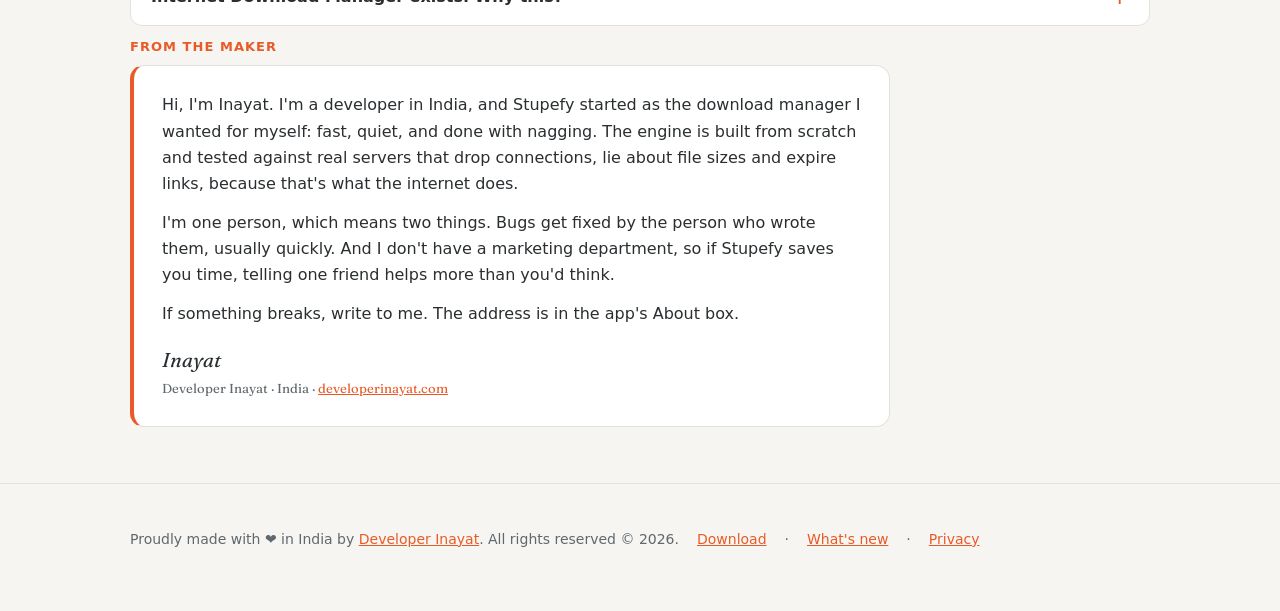
==== commit c8b74ef9: "Release 1.1.0 - Torrents: paste a magnet link or open a .torrent file (File, Add torrent file) and i" ====
--- a/site/index.html
+++ b/site/index.html
@@ -94,6 +94,7 @@
     <div class="card"><h3>Video at the quality you pick</h3><p>Streaming players go through yt-dlp, which handles thousands of sites and is kept up to date for you. Pick 1080p, 720p, or audio only as MP3.</p></div>
     <div class="card"><h3>Organised without effort</h3><p>Categories file every download into the right folder by type. History is searchable. The complete dialog opens the file or its folder in one click.</p></div>
     <div class="card"><h3>Speed when you want it, quiet when you don't</h3><p>A speed limit for when you're on a call, quiet hours that lower it on a schedule, and a proxy if you need one. FTP too.</p></div>
+    <div class="card"><h3>Torrents, in the same list</h3><p>Paste a magnet link or open a .torrent file and it sits beside your other downloads: pause, resume, speed limit, queue. Every piece is verified as it arrives. Stupefy uploads only while a torrent is downloading, and it never asks Windows Firewall for anything.</p></div>
     <div class="card"><h3>Looks like it belongs on Windows 11</h3><p>Dark and light themes that follow Windows, a tray mode, keyboard shortcuts everywhere, and updates that install from inside the app when you say so.</p></div>
   </div>
 </section>
@@ -114,6 +115,7 @@
         <tr><td>Continue with a fresh link after the old one expired</td><td class="us"><span class="yes">Yes</span>, from the same byte</td><td class="us"><span class="yes">Yes</span></td><td>Not stated</td><td>Not stated</td><td><span class="no">No</span>, starts over</td></tr>
         <tr><td>Catches browser downloads</td><td class="us"><span class="yes">Yes</span>, Chrome and Edge extension</td><td class="us"><span class="yes">Yes</span></td><td><span class="yes">Yes</span>, most browsers</td><td><span class="yes">Yes</span>, Chrome, Firefox, Edge</td><td>—</td></tr>
         <tr><td>"Download this video" button over any player</td><td class="us"><span class="yes">Yes</span>, any site</td><td class="us"><span class="yes">Yes</span></td><td><span class="yes">Yes</span>, its download panel</td><td><span class="part">Via add-ons</span></td><td><span class="no">No</span></td></tr>
+        <tr><td>Torrents (magnet links and .torrent files)</td><td class="us"><span class="yes">Yes</span></td><td class="us"><span class="yes">Yes</span></td><td><span class="no">Not among its listed features</span></td><td><span class="yes">Yes</span>, "a full BitTorrent client is built in"</td><td><span class="no">No</span></td></tr>
         <tr><td>Queues and scheduler</td><td class="us"><span class="part">One queue</span>; a single download can be scheduled</td><td class="us"><span class="yes">Several queues</span>, each with its own limit and repeating schedule</td><td><span class="yes">Yes</span>, several queues</td><td>Not stated</td><td><span class="no">No</span></td></tr>
         <tr><td>Saved site logins, virus scan of finished files</td><td class="us"><span class="no">No</span></td><td class="us"><span class="yes">Yes</span></td><td><span class="yes">Site logins</span></td><td>Not stated</td><td><span class="part">Browser's own</span></td></tr>
         <tr><td>Dark theme that follows Windows</td><td class="us"><span class="yes">Yes</span></td><td class="us"><span class="yes">Yes</span>, plus a gold Pro look</td><td><span class="yes">Yes</span></td><td>Not stated</td><td><span class="yes">Yes</span></td></tr>
@@ -122,7 +124,7 @@
       </tbody>
     </table>
   </div>
-  <p class="compare-note">The two columns about other products come from their own websites as I read them on 8 November 2026. If I've got something wrong or out of date, tell me and I'll fix it the same week.</p>
+  <p class="compare-note">The two columns about other products come from their own websites as I read them on 8 November 2026 (the torrent row on 25 November). If I've got something wrong or out of date, tell me and I'll fix it the same week.</p>
 </section>
 
 <section class="wrap" id="screenshots">
@@ -149,6 +151,7 @@
         <li>Browser extension and the video button</li>
         <li>Categories, history, batch add, site grabber</li>
         <li>Speed limit, quiet hours, proxy, FTP</li>
+        <li>Torrents: magnet links and .torrent files</li>
         <li>Dark and light themes, in-app updates</li>
       </ul>
       <a class="btn outline" href="download">Download</a>
@@ -182,7 +185,8 @@
   <details><summary>Can I get a refund?</summary><p>Yes. Reply to your Gumroad receipt within 30 days and you'll get your money back; the key switches itself off within a week. No forms, no questions you have to answer.</p></details>
   <details><summary>Mac or Linux?</summary><p>No, and probably not soon. Stupefy is written for Windows specifically, and I'd rather make it excellent on one platform than passable on three.</p></details>
   <details><summary>Is it open source?</summary><p>Not yet. The engine is written from scratch in C# and .NET. The browser extension is plain JavaScript with no build step; unzip it and read it.</p></details>
-  <details><summary>What does it send, and to whom?</summary><p>Only what it has to: the sites you download from, this website for the version check, GitHub for the video-tool updates, and Gumroad if you activate a key. No analytics, no crash reports, no account. The <a href="privacy">privacy policy</a> is one page long on purpose.</p></details>
+  <details><summary>Does it download torrents?</summary><p>Yes, since 1.1. Paste a magnet link, or use File → Add torrent file. It finds peers through the torrent's trackers and the DHT, checks every piece, and puts the finished file or folder where your other downloads go. Two things to know: as in any torrent client, the peers you exchange data with can see your IP address, and torrent traffic does not go through the proxy you set for ordinary downloads. Stupefy uploads while a torrent is downloading (you can cap that in Settings → Network) and stops when it is complete. Download only what you have the right to.</p></details>
+  <details><summary>What does it send, and to whom?</summary><p>Only what it has to: the sites you download from, the peers of a torrent you add, this website for the version check, GitHub for the video-tool updates, and Gumroad if you activate a key. No analytics, no crash reports, no account. The <a href="privacy">privacy policy</a> is one page long on purpose.</p></details>
   <details><summary>Internet Download Manager exists. Why this?</summary><p>IDM is good, and I used it for years. I wanted one that looks like it belongs on Windows 11, that is free for the basics, that is honest about what it sends, and that doesn't cost a yearly fee per PC. Since nobody had made it, I did.</p></details>
 </section>
 
